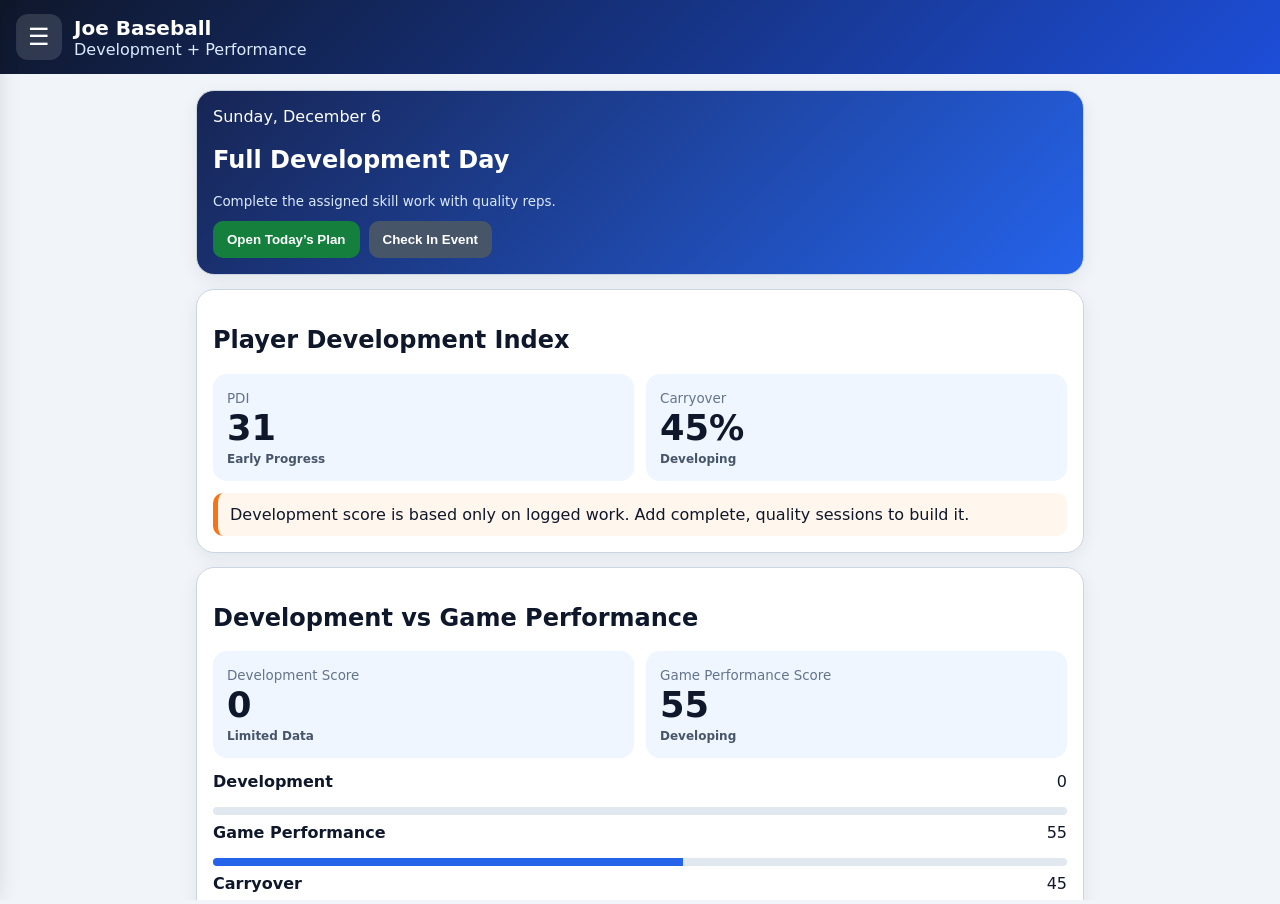
==== index.html @ bba50da8 "Add 3B and HR batting tiles" ====
<!doctype html>
<html lang="en">
<head>
<meta charset="utf-8">
<meta name="viewport" content="width=device-width,initial-scale=1,viewport-fit=cover">
<meta name="theme-color" content="#0f172a">
<meta http-equiv="Cache-Control" content="no-store">
<title>Joe Baseball</title>
<style>html,body,#app{margin:0;width:100%;height:100%;border:0;overflow:hidden;background:#f1f5f9}</style>
</head>
<body>
<iframe id="app" title="Joe Baseball" src="app-v3.html?build=one-b-20260712"></iframe>
<script>
const frame=document.getElementById('app');
frame.addEventListener('load',()=>{
  const win=frame.contentWindow,doc=frame.contentDocument;
  function ensureTile(label,value,afterLabel){
    const metrics=doc.getElementById('battingMetrics');
    if(!metrics)return;
    let tile=[...metrics.children].find(node=>node.querySelector('.small')?.textContent.trim()===label);
    if(!tile){
      tile=doc.createElement('div');
      tile.className='metric';
      const after=[...metrics.children].find(node=>node.querySelector('.small')?.textContent.trim()===afterLabel);
      if(after)after.insertAdjacentElement('afterend',tile);else metrics.appendChild(tile);
    }
    tile.innerHTML=`<b>${value}</b><span class="small">${label}</span>`;
  }
  function addExtraBattingTiles(){
    const metrics=doc.getElementById('battingMetrics');
    if(!metrics||typeof win.totals!=='function')return;
    const t=win.totals().t;
    const singles=Math.max(0,Number(t.h||0)-Number(t.b2||0)-Number(t.b3||0)-Number(t.hr||0));
    ensureTile('1B',singles,'Hits');
    ensureTile('3B',Number(t.b3||0),'2B');
    ensureTile('HR',Number(t.hr||0),'3B');
  }
  const metrics=doc.getElementById('battingMetrics');
  if(metrics){new MutationObserver(addExtraBattingTiles).observe(metrics,{childList:true});addExtraBattingTiles();}
});
</script>
</body>
</html>
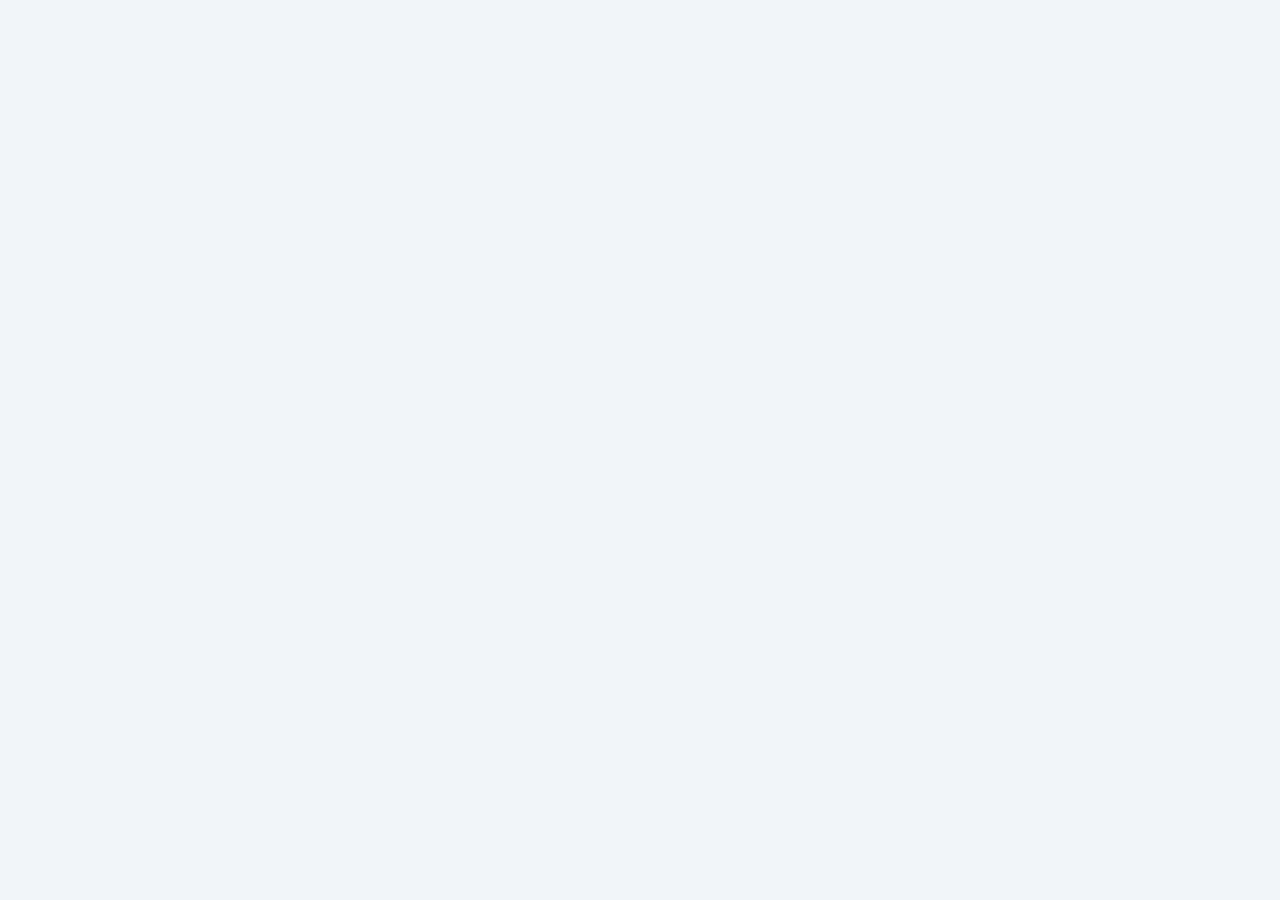
==== commit 8ce9120a: "Merge development performance into Home Screen app" ====
--- a/index.html
+++ b/index.html
@@ -4,40 +4,8 @@
 <meta charset="utf-8">
 <meta name="viewport" content="width=device-width,initial-scale=1,viewport-fit=cover">
 <meta name="theme-color" content="#0f172a">
-<meta http-equiv="Cache-Control" content="no-store">
+<meta http-equiv="Cache-Control" content="no-cache, no-store, must-revalidate">
 <title>Joe Baseball</title>
 <style>html,body,#app{margin:0;width:100%;height:100%;border:0;overflow:hidden;background:#f1f5f9}</style>
 </head>
 <body>
-<iframe id="app" title="Joe Baseball" src="app-v3.html?build=one-b-20260712"></iframe>
-<script>
-const frame=document.getElementById('app');
-frame.addEventListener('load',()=>{
-  const win=frame.contentWindow,doc=frame.contentDocument;
-  function ensureTile(label,value,afterLabel){
-    const metrics=doc.getElementById('battingMetrics');
-    if(!metrics)return;
-    let tile=[...metrics.children].find(node=>node.querySelector('.small')?.textContent.trim()===label);
-    if(!tile){
-      tile=doc.createElement('div');
-      tile.className='metric';
-      const after=[...metrics.children].find(node=>node.querySelector('.small')?.textContent.trim()===afterLabel);
-      if(after)after.insertAdjacentElement('afterend',tile);else metrics.appendChild(tile);
-    }
-    tile.innerHTML=`<b>${value}</b><span class="small">${label}</span>`;
-  }
-  function addExtraBattingTiles(){
-    const metrics=doc.getElementById('battingMetrics');
-    if(!metrics||typeof win.totals!=='function')return;
-    const t=win.totals().t;
-    const singles=Math.max(0,Number(t.h||0)-Number(t.b2||0)-Number(t.b3||0)-Number(t.hr||0));
-    ensureTile('1B',singles,'Hits');
-    ensureTile('3B',Number(t.b3||0),'2B');
-    ensureTile('HR',Number(t.hr||0),'3B');
-  }
-  const metrics=doc.getElementById('battingMetrics');
-  if(metrics){new MutationObserver(addExtraBattingTiles).observe(metrics,{childList:true});addExtraBattingTiles();}
-});
-</script>
-</body>
-</html>
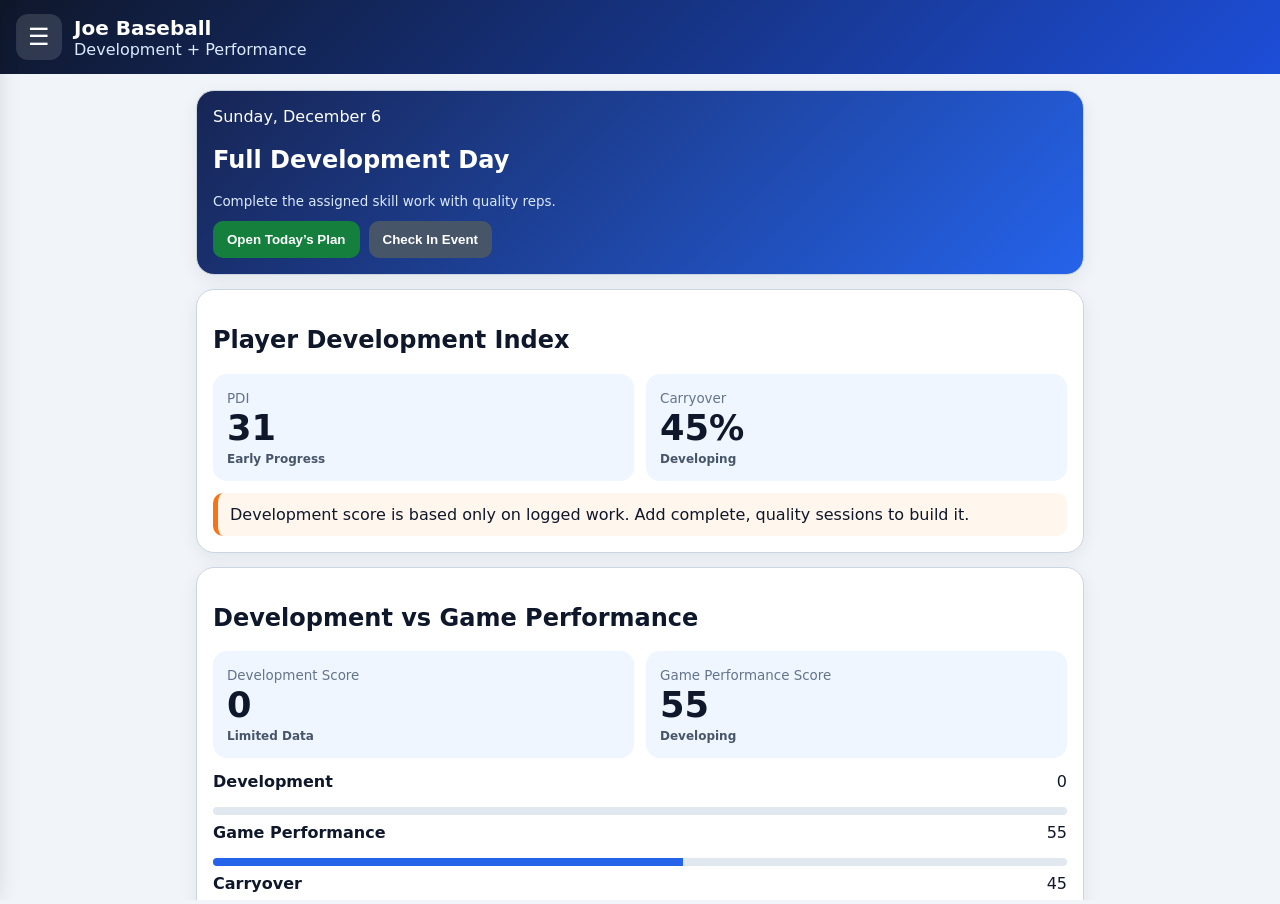
==== commit edd66b37: "Restore complete verified Joe Baseball wrapper" ====
--- a/index.html
+++ b/index.html
@@ -9,3 +9,190 @@
 <style>html,body,#app{margin:0;width:100%;height:100%;border:0;overflow:hidden;background:#f1f5f9}</style>
 </head>
 <body>
+<iframe id="app" title="Joe Baseball" src="app-v3.html?build=update-game-stats-20260712-1"></iframe>
+<script>
+const frame=document.getElementById('app');
+frame.addEventListener('load',()=>{
+  const win=frame.contentWindow,doc=frame.contentDocument;
+  let editingGameId=null;
+
+  function metric(label){
+    const metrics=doc.getElementById('battingMetrics');
+    if(!metrics)return null;
+    return [...metrics.children].find(node=>node.querySelector('.small')?.textContent.trim()===label)||null;
+  }
+
+  function addOneBaseTile(t){
+    const metrics=doc.getElementById('battingMetrics');
+    if(!metrics)return;
+    const singles=Math.max(0,Number(t.h||0)-Number(t.b2||0)-Number(t.b3||0)-Number(t.hr||0));
+    let tile=metric('1B');
+    if(!tile){
+      tile=doc.createElement('div');
+      tile.className='metric';
+      const hits=metric('Hits');
+      if(hits)hits.insertAdjacentElement('afterend',tile);else metrics.appendChild(tile);
+    }
+    tile.innerHTML=`<b>${singles}</b><span class="small">1B</span>`;
+  }
+
+  function addThreeBaseTile(t){
+    const metrics=doc.getElementById('battingMetrics');
+    if(!metrics)return;
+    let tile=metric('3B');
+    if(!tile){
+      tile=doc.createElement('div');
+      tile.className='metric';
+      const doubles=metric('2B');
+      if(doubles)doubles.insertAdjacentElement('afterend',tile);else metrics.appendChild(tile);
+    }
+    tile.innerHTML=`<b>${Number(t.b3||0)}</b><span class="small">3B</span>`;
+  }
+
+  function addHomeRunTile(t){
+    const metrics=doc.getElementById('battingMetrics');
+    if(!metrics)return;
+    let tile=metric('HR');
+    if(!tile){
+      tile=doc.createElement('div');
+      tile.className='metric';
+      const triples=metric('3B');
+      if(triples)triples.insertAdjacentElement('afterend',tile);else metrics.appendChild(tile);
+    }
+    tile.innerHTML=`<b>${Number(t.hr||0)}</b><span class="small">HR</span>`;
+  }
+
+  function addBattingTiles(){
+    const metrics=doc.getElementById('battingMetrics');
+    if(!metrics||typeof win.totals!=='function')return;
+    const t=win.totals().t;
+    addOneBaseTile(t);
+    addThreeBaseTile(t);
+    addHomeRunTile(t);
+  }
+
+  function field(label,id,type='number',extra=''){
+    return `<div><label>${label}</label><input id="${id}" type="${type}" ${extra}></div>`;
+  }
+
+  function buildGameEditor(){
+    if(doc.getElementById('game-edit'))return;
+    const page=doc.createElement('section');
+    page.id='game-edit';
+    page.className='page';
+    page.innerHTML=`<div class="card">
+      <h2 id="editGameTitle">Update Game Stats</h2>
+      <div class="grid">
+        ${field('Date','editGameDate','date','required')}
+        ${field('Opponent','editGameOpponent','text','required')}
+        ${field('Final Score','editGameScore','text','placeholder="11-6"')}
+        <div><label>Result</label><select id="editGameResult"><option>Win</option><option>Loss</option><option>Tie</option></select></div>
+      </div>
+      <h3 class="sub">Batting</h3>
+      <div class="grid">
+        ${field('PA','editGamePA')}${field('AB','editGameAB')}${field('1B','editGame1B')}${field('2B','editGame2B')}${field('3B','editGame3B')}${field('HR','editGameHR')}${field('BB','editGameBB')}${field('SO','editGameSO')}${field('RBI','editGameRBI')}${field('Runs','editGameRuns')}${field('SB','editGameSB')}
+      </div>
+      <h3 class="sub">Pitching</h3>
+      <div class="grid">
+        ${field('Innings Pitched','editGameIP','number','step="0.1"')}${field('Pitch Count','editGamePC')}${field('Hits Allowed','editGamePH')}${field('Strikeouts','editGameK')}${field('Walks Allowed','editGamePBB')}${field('Earned Runs','editGameER')}
+      </div>
+      <h3 class="sub">Fielding</h3>
+      <div class="grid">
+        ${field('Total Chances','editGameTC')}${field('Putouts','editGamePO')}${field('Assists','editGameA')}${field('Errors','editGameE')}
+      </div>
+      <label>Notes</label><textarea id="editGameNotes"></textarea>
+      <div class="actions"><button id="saveGameStats" class="btn green" type="button">Save Updated Stats</button><button id="cancelGameStats" class="btn gray" type="button">Cancel</button></div>
+    </div>`;
+    doc.querySelector('main').appendChild(page);
+    doc.getElementById('saveGameStats').onclick=saveGameStats;
+    doc.getElementById('cancelGameStats').onclick=()=>win.show('stats');
+  }
+
+  function setValue(id,value){
+    const input=doc.getElementById(id);
+    if(input)input.value=value??0;
+  }
+
+  function numberValue(id){
+    return Number(doc.getElementById(id)?.value||0);
+  }
+
+  function textValue(id){
+    return (doc.getElementById(id)?.value||'').trim();
+  }
+
+  function openGameEditor(gameId){
+    const game=win.games().find(item=>String(item.id)===String(gameId));
+    if(!game)return;
+    editingGameId=game.id;
+    const singles=Math.max(0,Number(game.h||0)-Number(game.b2||0)-Number(game.b3||0)-Number(game.hr||0));
+    const values={
+      editGameDate:game.date||'',editGameOpponent:game.opponent||'',editGameScore:game.score||'',editGameResult:game.result||'Win',
+      editGamePA:game.pa||0,editGameAB:game.ab||0,editGame1B:singles,editGame2B:game.b2||0,editGame3B:game.b3||0,editGameHR:game.hr||0,
+      editGameBB:game.bb||0,editGameSO:game.so||0,editGameRBI:game.rbi||0,editGameRuns:game.runs||0,editGameSB:game.sb||0,
+      editGameIP:game.ip||0,editGamePC:game.pc||0,editGamePH:game.ph||0,editGameK:game.k||0,editGamePBB:game.pbb||0,editGameER:game.er||0,
+      editGameTC:game.tc||0,editGamePO:game.po||0,editGameA:game.a||0,editGameE:game.e||0,editGameNotes:game.notes||''
+    };
+    Object.entries(values).forEach(([id,value])=>setValue(id,value));
+    doc.getElementById('editGameTitle').textContent=`Update Game Stats - ${game.date} vs. ${game.opponent}`;
+    win.show('game-edit');
+  }
+
+  function saveGameStats(){
+    const date=textValue('editGameDate'),opponent=textValue('editGameOpponent');
+    if(!date||!opponent){win.alert('Date and opponent are required.');return;}
+    const games=win.games();
+    const current=games.find(item=>String(item.id)===String(editingGameId));
+    if(!current)return;
+    const b1=numberValue('editGame1B'),b2=numberValue('editGame2B'),b3=numberValue('editGame3B'),hr=numberValue('editGameHR');
+    const updated={...current,
+      date,opponent,result:textValue('editGameResult'),score:textValue('editGameScore'),
+      pa:numberValue('editGamePA'),ab:numberValue('editGameAB'),h:b1+b2+b3+hr,b2,b3,hr,
+      bb:numberValue('editGameBB'),so:numberValue('editGameSO'),rbi:numberValue('editGameRBI'),runs:numberValue('editGameRuns'),sb:numberValue('editGameSB'),
+      ip:numberValue('editGameIP'),pc:numberValue('editGamePC'),ph:numberValue('editGamePH'),k:numberValue('editGameK'),pbb:numberValue('editGamePBB'),er:numberValue('editGameER'),
+      tc:numberValue('editGameTC'),po:numberValue('editGamePO'),a:numberValue('editGameA'),e:numberValue('editGameE'),notes:textValue('editGameNotes')
+    };
+    const updatedGames=games.map(item=>String(item.id)===String(editingGameId)?updated:item).sort((a,b)=>a.date.localeCompare(b.date));
+    win.localStorage.setItem('joeGames_v4',JSON.stringify(updatedGames));
+    if(updated.scheduleId){
+      let attendance={};
+      try{attendance=JSON.parse(win.localStorage.getItem('joeAttendance_v4')||'{}')}catch{}
+      attendance[updated.scheduleId]={...(attendance[updated.scheduleId]||{}),status:'Attended',played:true,pitched:updated.ip>0,pitches:updated.pc,result:updated.result,score:updated.score};
+      win.localStorage.setItem('joeAttendance_v4',JSON.stringify(attendance));
+    }
+    win.renderAll();
+    win.show('stats');
+    win.alert('Game stats updated.');
+  }
+
+  function addUpdateButtons(){
+    const list=doc.getElementById('gameList');
+    if(!list||typeof win.games!=='function')return;
+    const games=win.games();
+    const rows=[...list.querySelectorAll(':scope > .row')];
+    rows.forEach((row,index)=>{
+      const game=games[index];
+      if(!game||row.querySelector('[data-update-game]'))return;
+      const left=row.firstElementChild;
+      const actions=doc.createElement('div');
+      actions.className='actions';
+      const button=doc.createElement('button');
+      button.type='button';
+      button.className='btn green';
+      button.dataset.updateGame=game.id;
+      button.textContent='Update Game Stats';
+      button.onclick=()=>openGameEditor(game.id);
+      actions.appendChild(button);
+      left.appendChild(actions);
+    });
+  }
+
+  buildGameEditor();
+  const battingMetrics=doc.getElementById('battingMetrics');
+  if(battingMetrics){new MutationObserver(addBattingTiles).observe(battingMetrics,{childList:true});addBattingTiles();}
+  const gameList=doc.getElementById('gameList');
+  if(gameList){new MutationObserver(addUpdateButtons).observe(gameList,{childList:true});addUpdateButtons();}
+});
+</script>
+</body>
+</html>
